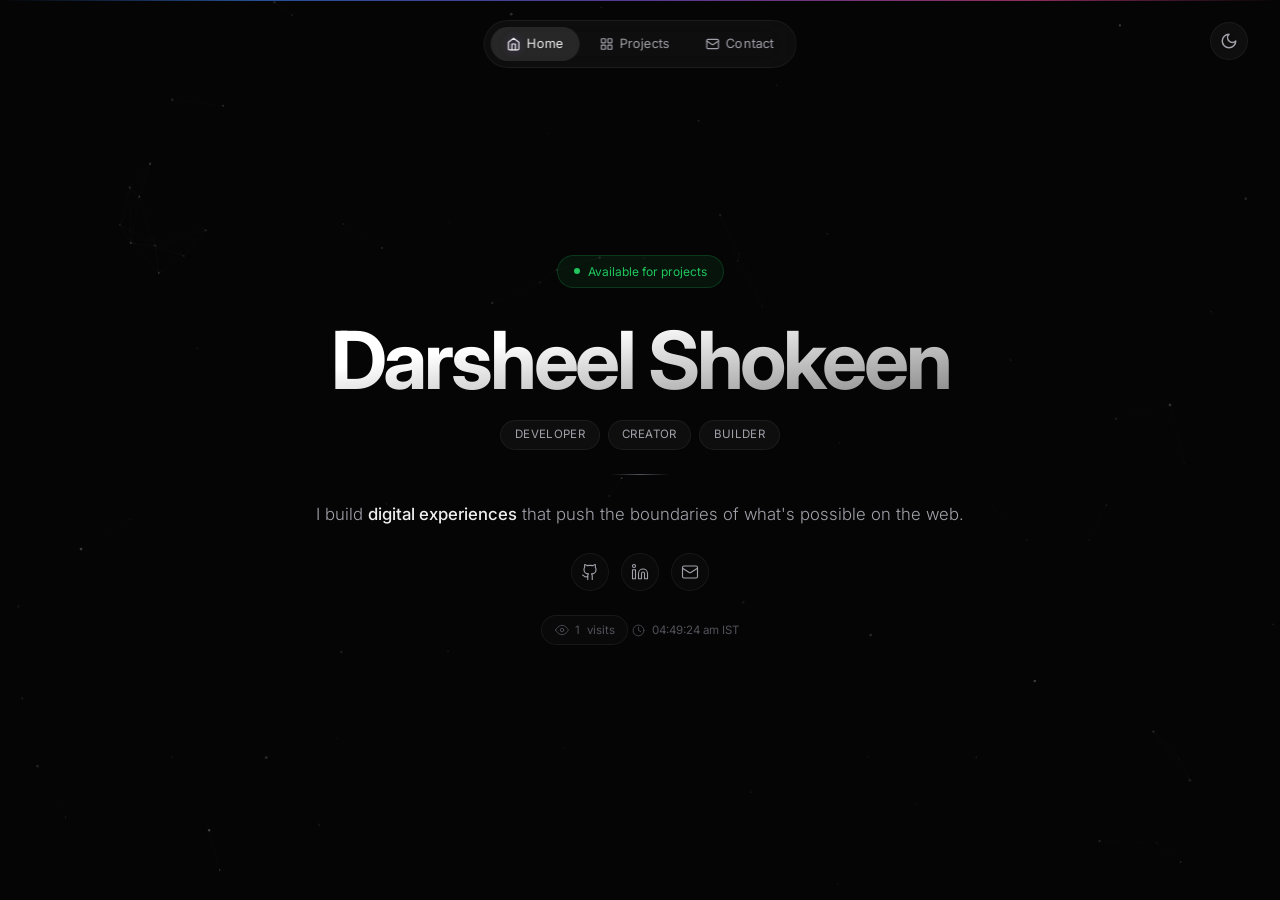
==== index.html @ 341cad5b "Add files via upload" ====
<!DOCTYPE html>
<html lang="en">
<head>
    <meta charset="UTF-8">
    <meta name="viewport" content="width=device-width, initial-scale=1.0">
    <title>Darsheel Shokeen</title>
    <meta name="description" content="Darsheel Shokeen — Developer, creator, and builder of innovative digital experiences.">
    <meta name="author" content="Darsheel Shokeen">
    <meta property="og:title" content="Darsheel Shokeen">
    <meta property="og:description" content="Developer, creator, and builder of innovative digital experiences.">
    <meta property="og:type" content="website">
    <link rel="preconnect" href="https://fonts.googleapis.com">
    <link rel="preconnect" href="https://fonts.gstatic.com" crossorigin>
    <link href="https://fonts.googleapis.com/css2?family=Inter:wght@300;400;500;600;700;800&display=swap" rel="stylesheet">
    <link rel="stylesheet" href="styles.css">
</head>
<body>
    <!-- Particle Canvas -->
    <canvas id="particle-canvas"></canvas>

    <!-- Animated gradient line at top -->
    <div class="top-gradient-line"></div>

    <!-- Navigation (pill-shaped, magic-portfolio inspired) -->
    <nav class="nav nav-pill" id="main-nav">
        <a href="index.html" class="nav-link active">
            <svg xmlns="http://www.w3.org/2000/svg" width="14" height="14" viewBox="0 0 24 24" fill="none" stroke="currentColor" stroke-width="2" stroke-linecap="round" stroke-linejoin="round"><path d="m3 9 9-7 9 7v11a2 2 0 0 1-2 2H5a2 2 0 0 1-2-2z"/><polyline points="9 22 9 12 15 12 15 22"/></svg>
            Home
        </a>
        <a href="projects.html" class="nav-link">
            <svg xmlns="http://www.w3.org/2000/svg" width="14" height="14" viewBox="0 0 24 24" fill="none" stroke="currentColor" stroke-width="2" stroke-linecap="round" stroke-linejoin="round"><rect width="7" height="7" x="3" y="3" rx="1"/><rect width="7" height="7" x="14" y="3" rx="1"/><rect width="7" height="7" x="14" y="14" rx="1"/><rect width="7" height="7" x="3" y="14" rx="1"/></svg>
            Projects
        </a>
        <a href="contact.html" class="nav-link">
            <svg xmlns="http://www.w3.org/2000/svg" width="14" height="14" viewBox="0 0 24 24" fill="none" stroke="currentColor" stroke-width="2" stroke-linecap="round" stroke-linejoin="round"><rect x="2" y="4" width="20" height="16" rx="2"/><path d="m22 7-8.97 5.7a1.94 1.94 0 0 1-2.06 0L2 7"/></svg>
            Contact
        </a>
    </nav>

    <!-- Theme toggle -->
    <button class="theme-toggle" id="theme-toggle" aria-label="Toggle theme">
        <svg xmlns="http://www.w3.org/2000/svg" width="18" height="18" viewBox="0 0 24 24" fill="none" stroke="currentColor" stroke-width="2" stroke-linecap="round" stroke-linejoin="round" class="moon-icon">
            <path d="M12 3a6 6 0 0 0 9 9 9 9 0 1 1-9-9Z" />
        </svg>
    </button>

    <!-- Hero Section -->
    <main class="hero">
        <div class="hero-content">
            <!-- Status badge -->
            <div class="hero-status" id="hero-status">
                <span class="status-dot"></span>
                <span>Available for projects</span>
            </div>

            <div class="hero-name-wrapper">
                <h1 class="hero-name" id="hero-title">Darsheel Shokeen</h1>
            </div>

            <!-- Role badge (magic-portfolio style) -->
            <div class="hero-role">
                <span class="role-pill">Developer</span>
                <span class="role-pill">Creator</span>
                <span class="role-pill">Builder</span>
            </div>

            <div class="hero-divider"></div>

            <p class="hero-tagline">
                I build <a href="projects.html" class="hero-highlight">digital experiences</a> that push the boundaries of what's possible on the web.
            </p>

            <!-- Social row (magic-portfolio style) -->
            <div class="hero-socials" id="hero-socials">
                <a href="https://github.com/DarsheelShokeen" target="_blank" rel="noopener noreferrer" class="social-icon" aria-label="GitHub">
                    <svg xmlns="http://www.w3.org/2000/svg" width="18" height="18" viewBox="0 0 24 24" fill="none" stroke="currentColor" stroke-width="1.5" stroke-linecap="round" stroke-linejoin="round">
                        <path d="M15 22v-4a4.8 4.8 0 0 0-1-3.5c3 0 6-2 6-5.5.08-1.25-.27-2.48-1-3.5.28-1.15.28-2.35 0-3.5 0 0-1 0-3 1.5-2.64-.5-5.36-.5-8 0C6 2 5 2 5 2c-.3 1.15-.3 2.35 0 3.5A5.403 5.403 0 0 0 4 9c0 3.5 3 5.5 6 5.5-.39.49-.68 1.05-.85 1.65-.17.6-.22 1.23-.15 1.85v4"></path>
                        <path d="M9 18c-4.51 2-5-2-7-2"></path>
                    </svg>
                </a>
                <a href="https://www.linkedin.com/in/darsheel-shokeen-523833302" target="_blank" rel="noopener noreferrer" class="social-icon" aria-label="LinkedIn">
                    <svg xmlns="http://www.w3.org/2000/svg" width="18" height="18" viewBox="0 0 24 24" fill="none" stroke="currentColor" stroke-width="1.5" stroke-linecap="round" stroke-linejoin="round">
                        <path d="M16 8a6 6 0 0 1 6 6v7h-4v-7a2 2 0 0 0-2-2 2 2 0 0 0-2 2v7h-4v-7a6 6 0 0 1 6-6z"></path>
                        <rect width="4" height="12" x="2" y="9"></rect>
                        <circle cx="4" cy="4" r="2"></circle>
                    </svg>
                </a>
                <a href="mailto:darsheelshokeen@gmail.com" class="social-icon" aria-label="Email">
                    <svg xmlns="http://www.w3.org/2000/svg" width="18" height="18" viewBox="0 0 24 24" fill="none" stroke="currentColor" stroke-width="1.5" stroke-linecap="round" stroke-linejoin="round">
                        <rect x="2" y="4" width="20" height="16" rx="2"></rect>
                        <path d="m22 7-8.97 5.7a1.94 1.94 0 0 1-2.06 0L2 7"></path>
                    </svg>
                </a>
            </div>

            <!-- Visit counter -->
            <div class="visit-counter" id="visit-counter">
                <svg xmlns="http://www.w3.org/2000/svg" width="14" height="14" viewBox="0 0 24 24" fill="none" stroke="currentColor" stroke-width="1.5" stroke-linecap="round" stroke-linejoin="round">
                    <path d="M1 12s4-8 11-8 11 8 11 8-4 8-11 8-11-8-11-8z"></path>
                    <circle cx="12" cy="12" r="3"></circle>
                </svg>
                <span id="visit-count">0</span> visits
            </div>

            <!-- Local time widget (magic-portfolio inspired) -->
            <div class="hero-clock" id="hero-clock">
                <svg xmlns="http://www.w3.org/2000/svg" width="13" height="13" viewBox="0 0 24 24" fill="none" stroke="currentColor" stroke-width="1.5" stroke-linecap="round" stroke-linejoin="round">
                    <circle cx="12" cy="12" r="10"></circle>
                    <polyline points="12 6 12 12 16 14"></polyline>
                </svg>
                <span id="clock-time"></span>
            </div>
        </div>
    </main>

    <script src="particles.js"></script>
    <script src="main.js"></script>
</body>
</html>
---- styles.css ----
/* =========================================
   Darsheel Shokeen — Portfolio Styles
   Merging chronark.com + magic-portfolio
   ========================================= */

/* ----- Reset & Base ----- */
*, *::before, *::after {
    margin: 0;
    padding: 0;
    box-sizing: border-box;
}

:root {
    --bg: #050505;
    --bg-secondary: #0a0a0a;
    --fg: #ededed;
    --fg-muted: #a1a1aa;
    --fg-faint: #52525b;
    --border: rgba(255, 255, 255, 0.06);
    --border-hover: rgba(255, 255, 255, 0.14);
    --accent: #ffffff;
    --glow: rgba(255, 255, 255, 0.04);
    --card-bg: rgba(255, 255, 255, 0.02);
    --card-bg-hover: rgba(255, 255, 255, 0.06);
    --gradient-1: #3b82f6;
    --gradient-2: #8b5cf6;
    --gradient-3: #ec4899;
    --green: #22c55e;
    --font: 'Inter', -apple-system, BlinkMacSystemFont, 'Segoe UI', Roboto, sans-serif;
    --max-width: 1000px;
    --ease-out: cubic-bezier(0.16, 1, 0.3, 1);
    --ease-spring: cubic-bezier(0.34, 1.56, 0.64, 1);
}

:root.light-mode {
    --bg: #ffffff;
    --bg-secondary: #f4f4f5;
    --fg: #050505;
    --fg-muted: #52525b;
    --fg-faint: #a1a1aa;
    --border: rgba(0, 0, 0, 0.1);
    --border-hover: rgba(0, 0, 0, 0.2);
    --accent: #000000;
    --glow: rgba(0, 0, 0, 0.04);
    --card-bg: rgba(0, 0, 0, 0.02);
    --card-bg-hover: rgba(0, 0, 0, 0.06);
}

html {
    scroll-behavior: smooth;
    -webkit-font-smoothing: antialiased;
    -moz-osx-font-smoothing: grayscale;
}

body {
    font-family: var(--font);
    background: var(--bg);
    color: var(--fg);
    line-height: 1.6;
    overflow-x: hidden;
    min-height: 100vh;
}

a {
    color: inherit;
    text-decoration: none;
}

/* ----- Particle Canvas ----- */
#particle-canvas {
    position: fixed;
    top: 0;
    left: 0;
    width: 100%;
    height: 100%;
    z-index: 0;
    pointer-events: none;
}

/* ----- Top Gradient Line ----- */
.top-gradient-line {
    position: fixed;
    top: 0;
    left: 0;
    right: 0;
    height: 1px;
    background: linear-gradient(
        90deg,
        transparent 0%,
        var(--gradient-1) 20%,
        var(--gradient-2) 50%,
        var(--gradient-3) 80%,
        transparent 100%
    );
    z-index: 1000;
    opacity: 0.6;
    animation: shimmer 3s ease-in-out infinite;
}

@keyframes shimmer {
    0%, 100% { opacity: 0.4; }
    50% { opacity: 0.8; }
}

/* ----- Navigation Base ----- */
.nav {
    position: fixed;
    top: 0;
    left: 0;
    right: 0;
    z-index: 100;
    display: flex;
    justify-content: center;
    gap: 2rem;
    padding: 1.5rem 2rem;
    backdrop-filter: blur(12px);
    -webkit-backdrop-filter: blur(12px);
    background: rgba(0, 0, 0, 0.5);
    border-bottom: 1px solid var(--border);
    animation: navFadeIn 0.8s var(--ease-out) both;
}

.nav-sub {
    justify-content: space-between;
}

.nav-right {
    display: flex;
    gap: 2rem;
}

@keyframes navFadeIn {
    from { opacity: 0; transform: translateY(-20px); }
    to { opacity: 1; transform: translateY(0); }
}

/* ----- Pill Navigation (overrides .nav) ----- */
.nav.nav-pill {
    top: 1.25rem;
    left: 50%;
    right: auto;
    transform: translateX(-50%);
    gap: 0.25rem;
    padding: 0.35rem;
    backdrop-filter: blur(20px);
    -webkit-backdrop-filter: blur(20px);
    background: rgba(255, 255, 255, 0.04);
    border: 1px solid var(--border);
    border-bottom: 1px solid var(--border);
    border-radius: 100px;
    width: auto;
    animation: pillSlideDown 0.8s var(--ease-out) both;
}

@keyframes pillSlideDown {
    from { opacity: 0; transform: translateX(-50%) translateY(-30px); }
    to { opacity: 1; transform: translateX(-50%) translateY(0); }
}

.nav-pill .nav-link {
    font-size: 0.8rem;
    font-weight: 400;
    color: var(--fg-muted);
    letter-spacing: 0.01em;
    transition: all 0.3s ease;
    padding: 0.45rem 1rem;
    border-radius: 100px;
    position: relative;
    display: flex;
    align-items: center;
    gap: 0.4rem;
    overflow: hidden;
}

.nav-pill .nav-link svg {
    flex-shrink: 0;
    transition: transform 0.3s var(--ease-spring);
}

.nav-pill .nav-link:hover svg {
    transform: scale(1.15);
}

.nav-pill .nav-link:active {
    transform: scale(0.95);
}

.nav-pill .nav-link::after {
    display: none;
}

.nav-pill .nav-link:hover {
    color: var(--fg);
    background: rgba(255, 255, 255, 0.06);
}

.nav-pill .nav-link.active {
    color: var(--fg);
    background: rgba(255, 255, 255, 0.1);
}

.nav-pill .nav-link.active svg {
    filter: drop-shadow(0 0 4px rgba(139, 92, 246, 0.4));
}

/* ----- Back to Home Button ----- */
.nav-back-btn {
    position: fixed;
    top: 1.35rem;
    left: 2rem;
    z-index: 100;
    display: flex;
    align-items: center;
    justify-content: center;
    width: 38px;
    height: 38px;
    border-radius: 50%;
    background: rgba(255, 255, 255, 0.04);
    border: 1px solid var(--border);
    color: var(--fg-muted);
    transition: all 0.3s var(--ease-spring);
    backdrop-filter: blur(20px);
    -webkit-backdrop-filter: blur(20px);
    animation: navFadeIn 0.6s var(--ease-out) both;
    animation-delay: 0.1s;
}

.nav-back-btn:hover {
    color: var(--fg);
    background: rgba(255, 255, 255, 0.08);
    border-color: var(--border-hover);
    transform: translateX(-3px);
}

/* ----- Theme Toggle Button ----- */
.theme-toggle {
    position: fixed;
    top: 1.35rem;
    right: 2rem;
    z-index: 100;
    display: flex;
    align-items: center;
    justify-content: center;
    width: 38px;
    height: 38px;
    border-radius: 50%;
    background: rgba(255, 255, 255, 0.04);
    border: 1px solid var(--border);
    color: var(--fg-muted);
    transition: all 0.3s var(--ease-spring);
    backdrop-filter: blur(20px);
    -webkit-backdrop-filter: blur(20px);
    animation: navFadeIn 0.6s var(--ease-out) both;
    animation-delay: 0.1s;
    cursor: pointer;
}

:root.light-mode .theme-toggle {
    background: rgba(0, 0, 0, 0.04);
}

.theme-toggle:hover {
    color: var(--fg);
    background: rgba(255, 255, 255, 0.08);
    border-color: var(--border-hover);
    transform: translateY(-2px);
}

:root.light-mode .theme-toggle:hover {
    background: rgba(0, 0, 0, 0.08);
}

@keyframes navSlideDown {
    from {
        opacity: 0;
        transform: translateX(-50%) translateY(-30px);
    }
    to {
        opacity: 1;
        transform: translateX(-50%) translateY(0);
    }
}

.nav-link {
    font-size: 0.875rem;
    font-weight: 400;
    color: var(--fg-muted);
    letter-spacing: 0.02em;
    transition: color 0.3s ease;
    position: relative;
    padding: 0.25rem 0;
}

.nav-link::after {
    content: '';
    position: absolute;
    bottom: -2px;
    left: 0;
    right: 0;
    height: 1px;
    background: var(--fg);
    transform: scaleX(0);
    transform-origin: center;
    transition: transform 0.3s var(--ease-out);
}

.nav-link:hover {
    color: var(--fg);
}

.nav-link:hover::after {
    transform: scaleX(1);
}

.nav-link.active {
    color: var(--fg);
}

.nav-link.active::after {
    transform: scaleX(1);
    background: linear-gradient(90deg, var(--gradient-1), var(--gradient-2));
}

.nav-back {
    color: var(--fg-muted);
    display: flex;
    align-items: center;
    transition: color 0.3s ease, transform 0.3s var(--ease-spring);
}

.nav-back:hover {
    color: var(--fg);
    transform: translateX(-3px);
}

/* ----- Hero Section (Home) ----- */
.hero {
    position: relative;
    z-index: 1;
    display: flex;
    align-items: center;
    justify-content: center;
    min-height: 100vh;
    padding: 2rem;
}

.hero-content {
    text-align: center;
    max-width: 700px;
    animation: heroFadeIn 1.2s var(--ease-out) both;
    animation-delay: 0.3s;
}

@keyframes heroFadeIn {
    from {
        opacity: 0;
        transform: translateY(30px) scale(0.97);
    }
    to {
        opacity: 1;
        transform: translateY(0) scale(1);
    }
}

/* ----- Status Badge ----- */
.hero-status {
    display: inline-flex;
    align-items: center;
    gap: 0.5rem;
    padding: 0.35rem 1rem;
    background: rgba(34, 197, 94, 0.08);
    border: 1px solid rgba(34, 197, 94, 0.2);
    border-radius: 100px;
    font-size: 0.75rem;
    font-weight: 400;
    color: var(--green);
    margin-bottom: 1.75rem;
    animation: statusPulse 3s ease-in-out infinite;
}

.status-dot {
    width: 6px;
    height: 6px;
    border-radius: 50%;
    background: var(--green);
    animation: dotPulse 2s ease-in-out infinite;
}

@keyframes dotPulse {
    0%, 100% { opacity: 1; box-shadow: 0 0 0 0 rgba(34,197,94,0.4); }
    50% { opacity: 0.7; box-shadow: 0 0 0 4px rgba(34,197,94,0); }
}

@keyframes statusPulse {
    0%, 100% { opacity: 0.9; }
    50% { opacity: 1; }
}

/* ----- Hero Name ----- */
.hero-name-wrapper {
    position: relative;
    display: inline-block;
}

.hero-name {
    font-size: clamp(2.5rem, 8vw, 5rem);
    font-weight: 700;
    letter-spacing: -0.04em;
    line-height: 1.1;
    background: linear-gradient(
        to bottom right,
        #ffffff 30%,
        rgba(255, 255, 255, 0.5)
    );
    -webkit-background-clip: text;
    -webkit-text-fill-color: transparent;
    background-clip: text;
    animation: textGlow 4s ease-in-out infinite alternate;
}

:root.light-mode .hero-name {
    background: linear-gradient(
        to bottom right,
        #050505 30%,
        rgba(0, 0, 0, 0.5)
    );
    -webkit-background-clip: text;
    -webkit-text-fill-color: transparent;
    background-clip: text;
}

@keyframes textGlow {
    from {
        filter: drop-shadow(0 0 20px rgba(255,255,255,0.0));
    }
    to {
        filter: drop-shadow(0 0 40px rgba(255,255,255,0.08));
    }
}

/* ----- Role Pills ----- */
.hero-role {
    display: flex;
    justify-content: center;
    gap: 0.5rem;
    margin-top: 1rem;
    flex-wrap: wrap;
    animation: taglineFadeIn 1.2s var(--ease-out) both;
    animation-delay: 0.7s;
}

.role-pill {
    padding: 0.3rem 0.85rem;
    font-size: 0.72rem;
    font-weight: 400;
    color: var(--fg-muted);
    background: rgba(255, 255, 255, 0.04);
    border: 1px solid var(--border);
    border-radius: 100px;
    letter-spacing: 0.03em;
    text-transform: uppercase;
    transition: all 0.3s ease;
}

.role-pill:hover {
    color: var(--fg);
    background: rgba(255, 255, 255, 0.08);
    border-color: var(--border-hover);
}

/* ----- Hero Divider ----- */
.hero-divider {
    width: 60px;
    height: 1px;
    margin: 1.5rem auto;
    background: linear-gradient(90deg, transparent, var(--fg-faint), transparent);
    animation: dividerExpand 1.5s var(--ease-out) both;
    animation-delay: 0.8s;
}

@keyframes dividerExpand {
    from { width: 0; opacity: 0; }
    to { width: 60px; opacity: 1; }
}

/* ----- Hero Tagline ----- */
.hero-tagline {
    font-size: 1.05rem;
    font-weight: 300;
    color: var(--fg-muted);
    line-height: 1.8;
    animation: taglineFadeIn 1.2s var(--ease-out) both;
    animation-delay: 1s;
}

@keyframes taglineFadeIn {
    from { opacity: 0; transform: translateY(10px); }
    to { opacity: 1; transform: translateY(0); }
}

.hero-highlight {
    color: var(--fg);
    font-weight: 500;
    position: relative;
    transition: color 0.3s ease;
}

.hero-highlight::after {
    content: '';
    position: absolute;
    bottom: -2px;
    left: 0;
    right: 0;
    height: 1px;
    background: linear-gradient(90deg, var(--gradient-1), var(--gradient-2), var(--gradient-3));
    transform: scaleX(0);
    transform-origin: left;
    transition: transform 0.4s var(--ease-out);
}

.hero-highlight:hover::after {
    transform: scaleX(1);
}

/* ----- Social Icons Row ----- */
.hero-socials {
    display: flex;
    justify-content: center;
    gap: 0.75rem;
    margin-top: 1.5rem;
    animation: taglineFadeIn 1s var(--ease-out) both;
    animation-delay: 1.2s;
}

.social-icon {
    display: flex;
    align-items: center;
    justify-content: center;
    width: 38px;
    height: 38px;
    border-radius: 50%;
    border: 1px solid var(--border);
    background: rgba(255, 255, 255, 0.02);
    color: var(--fg-muted);
    transition: all 0.3s var(--ease-spring);
}

.social-icon:hover {
    color: var(--fg);
    background: rgba(255, 255, 255, 0.08);
    border-color: var(--border-hover);
    transform: translateY(-2px) scale(1.05);
}

/* ----- Visit Counter ----- */
.visit-counter {
    display: inline-flex;
    align-items: center;
    gap: 0.4rem;
    margin-top: 1.5rem;
    font-size: 0.72rem;
    color: var(--fg-faint);
    padding: 0.3rem 0.8rem;
    border-radius: 100px;
    background: rgba(255, 255, 255, 0.02);
    border: 1px solid var(--border);
    animation: taglineFadeIn 1s var(--ease-out) both;
    animation-delay: 1.4s;
}

/* ----- Clock Widget ----- */
.hero-clock {
    display: inline-flex;
    align-items: center;
    gap: 0.4rem;
    margin-top: 0.75rem;
    font-size: 0.72rem;
    color: var(--fg-faint);
    animation: taglineFadeIn 1s var(--ease-out) both;
    animation-delay: 1.5s;
}

/* ----- Page Content (Projects / Contact) ----- */
.page-content {
    position: relative;
    z-index: 1;
    max-width: var(--max-width);
    margin: 0 auto;
    padding: 8rem 2rem 4rem;
}

.page-header {
    margin-bottom: 3rem;
    animation: pageHeaderIn 0.8s var(--ease-out) both;
    animation-delay: 0.2s;
}

@keyframes pageHeaderIn {
    from { opacity: 0; transform: translateY(20px); }
    to { opacity: 1; transform: translateY(0); }
}

.page-title {
    font-size: 2rem;
    font-weight: 700;
    letter-spacing: -0.03em;
    margin-bottom: 0.5rem;
    background: linear-gradient(to right, #fff, rgba(255,255,255,0.7));
    -webkit-background-clip: text;
    -webkit-text-fill-color: transparent;
    background-clip: text;
}

:root.light-mode .page-title {
    background: linear-gradient(to right, #050505, rgba(0,0,0,0.7));
    -webkit-background-clip: text;
    -webkit-text-fill-color: transparent;
    background-clip: text;
}

.page-description {
    color: var(--fg-muted);
    font-size: 0.95rem;
    font-weight: 300;
}

/* ----- Project Card Icons ----- */
.project-icon {
    display: flex;
    align-items: center;
    justify-content: center;
    width: 42px;
    height: 42px;
    border-radius: 10px;
    margin-bottom: 0.75rem;
    transition: transform 0.4s var(--ease-spring), box-shadow 0.4s ease;
}

.project-card:hover .project-icon {
    transform: scale(1.1) rotate(-3deg);
}

.project-icon-purple { background: rgba(139,92,246,0.12); color: #8b5cf6; }
.project-icon-blue { background: rgba(59,130,246,0.12); color: #3b82f6; }
.project-icon-green { background: rgba(34,197,94,0.12); color: #22c55e; }
.project-icon-pink { background: rgba(236,72,153,0.12); color: #ec4899; }
.project-icon-cyan { background: rgba(6,182,212,0.12); color: #06b6d4; }
.project-icon-orange { background: rgba(249,115,22,0.12); color: #f97316; }

.project-card:hover .project-icon-purple { box-shadow: 0 0 20px rgba(139,92,246,0.2); }
.project-card:hover .project-icon-blue { box-shadow: 0 0 20px rgba(59,130,246,0.2); }
.project-card:hover .project-icon-green { box-shadow: 0 0 20px rgba(34,197,94,0.2); }
.project-card:hover .project-icon-pink { box-shadow: 0 0 20px rgba(236,72,153,0.2); }
.project-card:hover .project-icon-cyan { box-shadow: 0 0 20px rgba(6,182,212,0.2); }
.project-card:hover .project-icon-orange { box-shadow: 0 0 20px rgba(249,115,22,0.2); }

/* ----- Click Ripple Effect ----- */
.ripple {
    position: absolute;
    border-radius: 50%;
    background: rgba(255, 255, 255, 0.15);
    transform: scale(0);
    animation: rippleAnim 0.6s ease-out forwards;
    pointer-events: none;
}

@keyframes rippleAnim {
    to {
        transform: scale(4);
        opacity: 0;
    }
}

/* ----- Project Cards ----- */
.featured-grid {
    display: grid;
    grid-template-columns: 1fr 1fr;
    gap: 1.25rem;
    margin-bottom: 2rem;
}

.project-featured-link {
    display: block;
    height: 100%;
    animation: cardReveal 0.8s var(--ease-out) both;
    animation-delay: 0.4s;
}

.project-featured {
    margin-bottom: 2rem;
    animation: cardReveal 0.8s var(--ease-out) both;
    animation-delay: 0.4s;
}

.project-grid {
    display: grid;
    grid-template-columns: repeat(auto-fill, minmax(320px, 1fr));
    gap: 1.25rem;
}

.project-grid .project-card {
    animation: cardReveal 0.6s var(--ease-out) both;
}

/* Stagger child cards */
.project-grid .project-card:nth-child(1) { animation-delay: 0.5s; }
.project-grid .project-card:nth-child(2) { animation-delay: 0.6s; }
.project-grid .project-card:nth-child(3) { animation-delay: 0.7s; }
.project-grid .project-card:nth-child(4) { animation-delay: 0.8s; }
.project-grid .project-card:nth-child(5) { animation-delay: 0.9s; }
.project-grid .project-card:nth-child(6) { animation-delay: 1.0s; }
.project-grid .project-card:nth-child(7) { animation-delay: 1.1s; }
.project-grid .project-card:nth-child(8) { animation-delay: 1.2s; }
.project-grid .project-card:nth-child(9) { animation-delay: 1.3s; }

@keyframes cardReveal {
    from { opacity: 0; transform: translateY(20px); }
    to { opacity: 1; transform: translateY(0); }
}

.project-card {
    position: relative;
    border: 1px solid var(--border);
    border-radius: 12px;
    background: var(--card-bg);
    cursor: pointer;
    transition: all 0.4s var(--ease-out);
    overflow: hidden;
    height: 100%;
}

.project-card::before {
    content: '';
    position: absolute;
    inset: 0;
    border-radius: 12px;
    background: radial-gradient(
        600px circle at var(--mouse-x, 50%) var(--mouse-y, 50%),
        rgba(255, 255, 255, 0.03),
        transparent 40%
    );
    opacity: 0;
    transition: opacity 0.4s ease;
    pointer-events: none;
}

.project-card:hover::before {
    opacity: 1;
}

.project-card:hover {
    border-color: var(--border-hover);
    background: var(--card-bg-hover);
    transform: translateY(-2px);
    box-shadow: 0 8px 30px rgba(0, 0, 0, 0.3);
}

.project-card-inner {
    padding: 1.5rem;
    height: 100%;
    display: flex;
    flex-direction: column;
}

.project-card-featured .project-card-inner {
    padding: 2rem;
}

.project-card-featured {
    border: 1px solid rgba(139, 92, 246, 0.15);
    background: rgba(139, 92, 246, 0.03);
}

.project-card-featured:hover {
    border-color: rgba(139, 92, 246, 0.3);
    background: rgba(139, 92, 246, 0.06);
}

.project-meta {
    display: flex;
    align-items: center;
    gap: 1rem;
    margin-bottom: 0.75rem;
}

.project-date {
    font-size: 0.75rem;
    color: var(--fg-faint);
    font-weight: 400;
    text-transform: uppercase;
    letter-spacing: 0.05em;
}

.project-views {
    display: flex;
    align-items: center;
    gap: 0.4rem;
    font-size: 0.75rem;
    color: var(--fg-faint);
}

.views-dot {
    width: 4px;
    height: 4px;
    border-radius: 50%;
    background: var(--fg-faint);
}

.status-badge {
    display: inline-flex;
    align-items: center;
    gap: 0.35rem;
    font-size: 0.7rem;
    font-weight: 500;
    text-transform: uppercase;
    letter-spacing: 0.05em;
    padding: 0.2rem 0.5rem;
    border-radius: 4px;
    margin-left: auto; /* Push to right if inside meta */
}

.status-live {
    background: rgba(34, 197, 94, 0.1);
    color: #22c55e;
    border: 1px solid rgba(34, 197, 94, 0.2);
}

.status-live .status-dot-color {
    width: 6px;
    height: 6px;
    border-radius: 50%;
    background: #22c55e;
    animation: dotPulse 2s ease-in-out infinite;
}

.status-progress {
    background: rgba(239, 68, 68, 0.1);
    color: #ef4444;
    border: 1px solid rgba(239, 68, 68, 0.2);
}

.status-progress .status-dot-color {
    width: 6px;
    height: 6px;
    border-radius: 50%;
    background: #ef4444;
}

.project-title {
    font-size: 1.15rem;
    font-weight: 600;
    letter-spacing: -0.02em;
    margin-bottom: 0.5rem;
    color: var(--fg);
    transition: color 0.3s ease;
}

.project-card:hover .project-title {
    background: linear-gradient(90deg, #fff, #a5b4fc);
    -webkit-background-clip: text;
    -webkit-text-fill-color: transparent;
    background-clip: text;
}

:root.light-mode .project-card:hover .project-title {
    background: linear-gradient(90deg, #050505, #4338ca);
    -webkit-background-clip: text;
    -webkit-text-fill-color: transparent;
    background-clip: text;
}

.project-card-featured .project-title {
    font-size: 1.4rem;
}

.project-desc {
    font-size: 0.875rem;
    color: var(--fg-muted);
    font-weight: 300;
    line-height: 1.7;
}

.project-read-more {
    display: inline-block;
    margin-top: auto;
    padding-top: 1rem;
    font-size: 0.85rem;
    font-weight: 500;
    color: var(--fg-faint);
    transition: color 0.3s ease, transform 0.3s var(--ease-spring);
}

.project-card:hover .project-read-more {
    color: var(--fg);
    transform: translateX(4px);
}

/* ----- Contact Page ----- */
.contact-page {
    display: flex;
    align-items: center;
    justify-content: center;
    min-height: 100vh;
    padding-top: 0;
}

.contact-grid {
    display: grid;
    grid-template-columns: repeat(auto-fit, minmax(200px, 1fr));
    gap: 1.25rem;
    width: 100%;
    max-width: 800px;
}

.contact-card {
    position: relative;
    display: flex;
    flex-direction: column;
    align-items: center;
    padding: 2.5rem 1.5rem;
    border: 1px solid var(--border);
    border-radius: 12px;
    background: var(--card-bg);
    text-align: center;
    transition: all 0.4s var(--ease-out);
    cursor: pointer;
    overflow: hidden;
    animation: contactCardIn 0.6s var(--ease-out) both;
}

.contact-card:nth-child(1) { animation-delay: 0.3s; }
.contact-card:nth-child(2) { animation-delay: 0.45s; }
.contact-card:nth-child(3) { animation-delay: 0.6s; }
.contact-card:nth-child(4) { animation-delay: 0.75s; }

@keyframes contactCardIn {
    from { opacity: 0; transform: translateY(30px) scale(0.95); }
    to { opacity: 1; transform: translateY(0) scale(1); }
}

.contact-card::before {
    content: '';
    position: absolute;
    inset: 0;
    border-radius: 12px;
    background: radial-gradient(
        400px circle at var(--mouse-x, 50%) var(--mouse-y, 50%),
        rgba(255, 255, 255, 0.04),
        transparent 40%
    );
    opacity: 0;
    transition: opacity 0.4s ease;
    pointer-events: none;
}

.contact-card:hover::before {
    opacity: 1;
}

.contact-card:hover {
    border-color: var(--border-hover);
    background: var(--card-bg-hover);
    transform: translateY(-4px);
    box-shadow: 0 12px 40px rgba(0, 0, 0, 0.3);
}

.contact-card-icon {
    color: var(--fg-muted);
    margin-bottom: 1.25rem;
    transition: color 0.3s ease, transform 0.4s var(--ease-spring);
}

.contact-card:hover .contact-card-icon {
    color: var(--fg);
    transform: scale(1.1);
}

.contact-card-line {
    width: 30px;
    height: 1px;
    background: linear-gradient(90deg, transparent, var(--fg-faint), transparent);
    margin-bottom: 1.25rem;
    transition: width 0.4s var(--ease-out);
}

.contact-card:hover .contact-card-line {
    width: 60px;
    background: linear-gradient(90deg, transparent, var(--gradient-2), transparent);
}

.contact-card-info {
    display: flex;
    flex-direction: column;
    gap: 0.25rem;
}

.contact-card-handle {
    font-size: 0.9rem;
    font-weight: 500;
    color: var(--fg);
}

.contact-card-label {
    font-size: 0.75rem;
    color: var(--fg-faint);
    text-transform: uppercase;
    letter-spacing: 0.08em;
    font-weight: 400;
}

/* ----- Scrollbar ----- */
::-webkit-scrollbar { width: 6px; }
::-webkit-scrollbar-track { background: transparent; }
::-webkit-scrollbar-thumb { background: rgba(255,255,255,0.08); border-radius: 3px; }
::-webkit-scrollbar-thumb:hover { background: rgba(255,255,255,0.15); }

/* ----- Selection ----- */
::selection {
    background: rgba(139, 92, 246, 0.3);
    color: #fff;
}

/* ----- Responsive ----- */
@media (max-width: 768px) {
    .nav-pill {
        top: 1rem;
        padding: 0.3rem;
    }

    .nav-pill .nav-link {
        font-size: 0.72rem;
        padding: 0.4rem 0.75rem;
    }

    .page-content {
        padding: 7rem 1.25rem 3rem;
    }

    .project-grid, .featured-grid {
        grid-template-columns: 1fr;
    }

    .contact-grid {
        grid-template-columns: 1fr 1fr;
        max-width: 400px;
    }

    .hero-name {
        font-size: clamp(2rem, 10vw, 3.5rem);
    }
}

@media (max-width: 480px) {
    .page-content {
        padding: 6rem 1rem 2rem;
    }

    .project-card-inner {
        padding: 1.25rem;
    }

    .contact-grid {
        grid-template-columns: 1fr;
        max-width: 320px;
    }
}
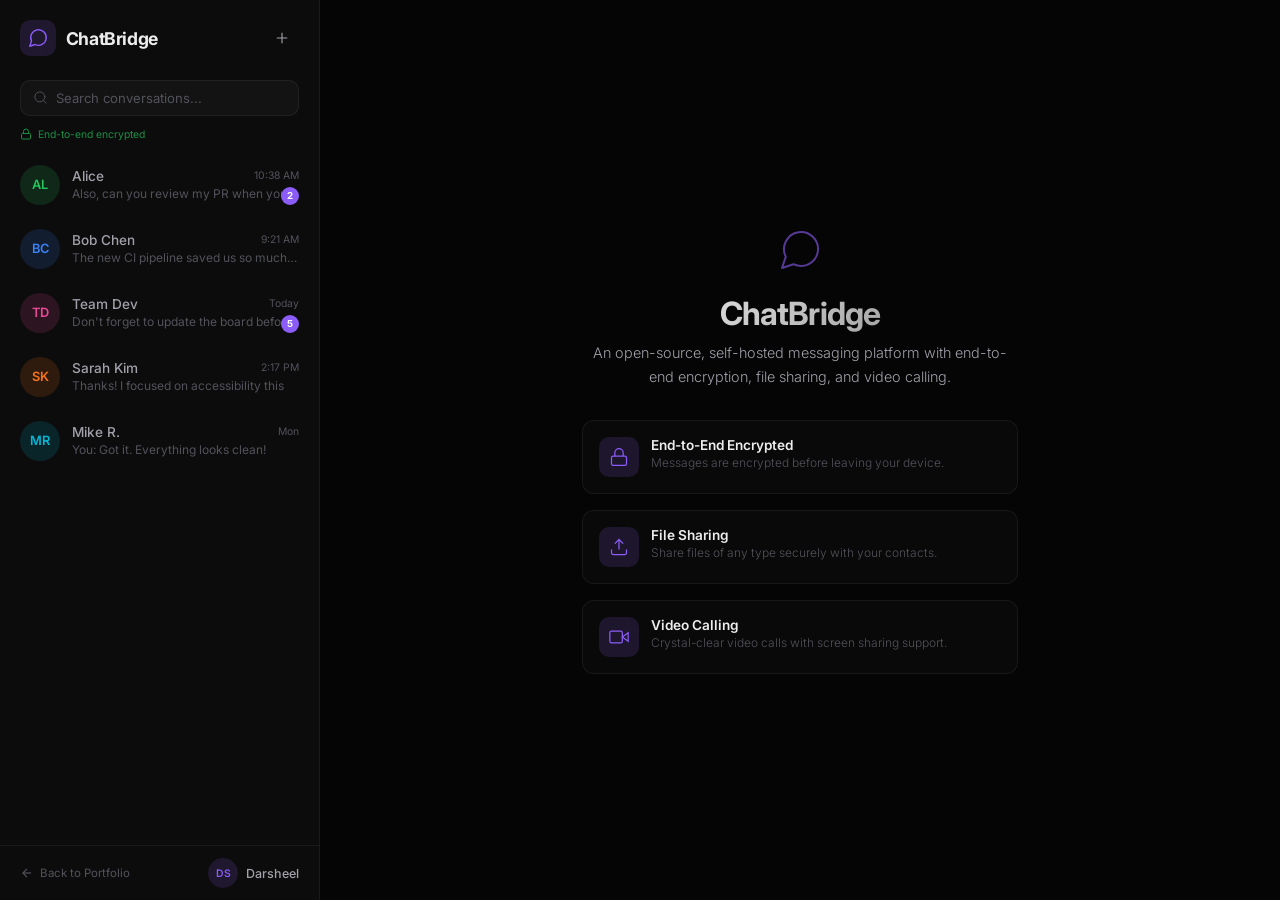
==== commit df143e8c: "Add files via upload" ====
--- a/index.html
+++ b/index.html
@@ -3,117 +3,218 @@
 <head>
     <meta charset="UTF-8">
     <meta name="viewport" content="width=device-width, initial-scale=1.0">
-    <title>Darsheel Shokeen</title>
-    <meta name="description" content="Darsheel Shokeen — Developer, creator, and builder of innovative digital experiences.">
-    <meta name="author" content="Darsheel Shokeen">
-    <meta property="og:title" content="Darsheel Shokeen">
-    <meta property="og:description" content="Developer, creator, and builder of innovative digital experiences.">
-    <meta property="og:type" content="website">
+    <title>ChatBridge — Secure Messaging</title>
+    <meta name="description" content="An open-source, self-hosted messaging platform with end-to-end encryption, file sharing, and video calling.">
     <link rel="preconnect" href="https://fonts.googleapis.com">
     <link rel="preconnect" href="https://fonts.gstatic.com" crossorigin>
     <link href="https://fonts.googleapis.com/css2?family=Inter:wght@300;400;500;600;700;800&display=swap" rel="stylesheet">
-    <link rel="stylesheet" href="styles.css">
+    <link rel="stylesheet" href="chatbridge.css">
 </head>
 <body>
-    <!-- Particle Canvas -->
-    <canvas id="particle-canvas"></canvas>
-
-    <!-- Animated gradient line at top -->
-    <div class="top-gradient-line"></div>
-
-    <!-- Navigation (pill-shaped, magic-portfolio inspired) -->
-    <nav class="nav nav-pill" id="main-nav">
-        <a href="index.html" class="nav-link active">
-            <svg xmlns="http://www.w3.org/2000/svg" width="14" height="14" viewBox="0 0 24 24" fill="none" stroke="currentColor" stroke-width="2" stroke-linecap="round" stroke-linejoin="round"><path d="m3 9 9-7 9 7v11a2 2 0 0 1-2 2H5a2 2 0 0 1-2-2z"/><polyline points="9 22 9 12 15 12 15 22"/></svg>
-            Home
-        </a>
-        <a href="projects.html" class="nav-link">
-            <svg xmlns="http://www.w3.org/2000/svg" width="14" height="14" viewBox="0 0 24 24" fill="none" stroke="currentColor" stroke-width="2" stroke-linecap="round" stroke-linejoin="round"><rect width="7" height="7" x="3" y="3" rx="1"/><rect width="7" height="7" x="14" y="3" rx="1"/><rect width="7" height="7" x="14" y="14" rx="1"/><rect width="7" height="7" x="3" y="14" rx="1"/></svg>
-            Projects
-        </a>
-        <a href="contact.html" class="nav-link">
-            <svg xmlns="http://www.w3.org/2000/svg" width="14" height="14" viewBox="0 0 24 24" fill="none" stroke="currentColor" stroke-width="2" stroke-linecap="round" stroke-linejoin="round"><rect x="2" y="4" width="20" height="16" rx="2"/><path d="m22 7-8.97 5.7a1.94 1.94 0 0 1-2.06 0L2 7"/></svg>
-            Contact
-        </a>
-    </nav>
-
-    <!-- Theme toggle -->
-    <button class="theme-toggle" id="theme-toggle" aria-label="Toggle theme">
-        <svg xmlns="http://www.w3.org/2000/svg" width="18" height="18" viewBox="0 0 24 24" fill="none" stroke="currentColor" stroke-width="2" stroke-linecap="round" stroke-linejoin="round" class="moon-icon">
-            <path d="M12 3a6 6 0 0 0 9 9 9 9 0 1 1-9-9Z" />
-        </svg>
-    </button>
-
-    <!-- Hero Section -->
-    <main class="hero">
-        <div class="hero-content">
-            <!-- Status badge -->
-            <div class="hero-status" id="hero-status">
-                <span class="status-dot"></span>
-                <span>Available for projects</span>
-            </div>
-
-            <div class="hero-name-wrapper">
-                <h1 class="hero-name" id="hero-title">Darsheel Shokeen</h1>
-            </div>
-
-            <!-- Role badge (magic-portfolio style) -->
-            <div class="hero-role">
-                <span class="role-pill">Developer</span>
-                <span class="role-pill">Creator</span>
-                <span class="role-pill">Builder</span>
-            </div>
-
-            <div class="hero-divider"></div>
-
-            <p class="hero-tagline">
-                I build <a href="projects.html" class="hero-highlight">digital experiences</a> that push the boundaries of what's possible on the web.
-            </p>
-
-            <!-- Social row (magic-portfolio style) -->
-            <div class="hero-socials" id="hero-socials">
-                <a href="https://github.com/DarsheelShokeen" target="_blank" rel="noopener noreferrer" class="social-icon" aria-label="GitHub">
-                    <svg xmlns="http://www.w3.org/2000/svg" width="18" height="18" viewBox="0 0 24 24" fill="none" stroke="currentColor" stroke-width="1.5" stroke-linecap="round" stroke-linejoin="round">
-                        <path d="M15 22v-4a4.8 4.8 0 0 0-1-3.5c3 0 6-2 6-5.5.08-1.25-.27-2.48-1-3.5.28-1.15.28-2.35 0-3.5 0 0-1 0-3 1.5-2.64-.5-5.36-.5-8 0C6 2 5 2 5 2c-.3 1.15-.3 2.35 0 3.5A5.403 5.403 0 0 0 4 9c0 3.5 3 5.5 6 5.5-.39.49-.68 1.05-.85 1.65-.17.6-.22 1.23-.15 1.85v4"></path>
-                        <path d="M9 18c-4.51 2-5-2-7-2"></path>
-                    </svg>
+    <!-- App Container -->
+    <div class="cb-app" id="cb-app">
+
+        <!-- Sidebar -->
+        <aside class="cb-sidebar" id="cb-sidebar">
+            <div class="cb-sidebar-header">
+                <div class="cb-logo">
+                    <div class="cb-logo-icon">
+                        <svg xmlns="http://www.w3.org/2000/svg" width="22" height="22" viewBox="0 0 24 24" fill="none" stroke="currentColor" stroke-width="1.5" stroke-linecap="round" stroke-linejoin="round">
+                            <path d="m3 21 1.9-5.7a8.5 8.5 0 1 1 3.8 3.8z"></path>
+                        </svg>
+                    </div>
+                    <span class="cb-logo-text">ChatBridge</span>
+                </div>
+                <div class="cb-sidebar-actions">
+                    <button class="cb-icon-btn" id="btn-new-chat" aria-label="New chat" title="New conversation">
+                        <svg xmlns="http://www.w3.org/2000/svg" width="18" height="18" viewBox="0 0 24 24" fill="none" stroke="currentColor" stroke-width="1.5"><path d="M12 5v14M5 12h14"/></svg>
+                    </button>
+                </div>
+            </div>
+
+            <!-- Search -->
+            <div class="cb-search-wrap">
+                <svg xmlns="http://www.w3.org/2000/svg" width="15" height="15" viewBox="0 0 24 24" fill="none" stroke="currentColor" stroke-width="1.5" stroke-linecap="round" stroke-linejoin="round">
+                    <circle cx="11" cy="11" r="8"></circle><path d="m21 21-4.3-4.3"></path>
+                </svg>
+                <input type="text" class="cb-search" id="cb-search" placeholder="Search conversations..." />
+            </div>
+
+            <!-- E2E Encryption badge -->
+            <div class="cb-encrypt-badge">
+                <svg xmlns="http://www.w3.org/2000/svg" width="12" height="12" viewBox="0 0 24 24" fill="none" stroke="currentColor" stroke-width="2"><rect width="18" height="11" x="3" y="11" rx="2" ry="2"/><path d="M7 11V7a5 5 0 0 1 10 0v4"/></svg>
+                <span>End-to-end encrypted</span>
+            </div>
+
+            <!-- Conversation List -->
+            <div class="cb-conversations" id="cb-conversations">
+                <!-- Conversations are rendered by JS -->
+            </div>
+
+            <!-- Sidebar footer -->
+            <div class="cb-sidebar-footer">
+                <a href="../index.html" class="cb-back-link" id="cb-back-portfolio">
+                    <svg xmlns="http://www.w3.org/2000/svg" width="14" height="14" viewBox="0 0 24 24" fill="none" stroke="currentColor" stroke-width="2"><path d="M19 12H5"/><polyline points="12 19 5 12 12 5"/></svg>
+                    Back to Portfolio
                 </a>
-                <a href="https://www.linkedin.com/in/darsheel-shokeen-523833302" target="_blank" rel="noopener noreferrer" class="social-icon" aria-label="LinkedIn">
-                    <svg xmlns="http://www.w3.org/2000/svg" width="18" height="18" viewBox="0 0 24 24" fill="none" stroke="currentColor" stroke-width="1.5" stroke-linecap="round" stroke-linejoin="round">
-                        <path d="M16 8a6 6 0 0 1 6 6v7h-4v-7a2 2 0 0 0-2-2 2 2 0 0 0-2 2v7h-4v-7a6 6 0 0 1 6-6z"></path>
-                        <rect width="4" height="12" x="2" y="9"></rect>
-                        <circle cx="4" cy="4" r="2"></circle>
-                    </svg>
-                </a>
-                <a href="mailto:darsheelshokeen@gmail.com" class="social-icon" aria-label="Email">
-                    <svg xmlns="http://www.w3.org/2000/svg" width="18" height="18" viewBox="0 0 24 24" fill="none" stroke="currentColor" stroke-width="1.5" stroke-linecap="round" stroke-linejoin="round">
-                        <rect x="2" y="4" width="20" height="16" rx="2"></rect>
-                        <path d="m22 7-8.97 5.7a1.94 1.94 0 0 1-2.06 0L2 7"></path>
-                    </svg>
-                </a>
-            </div>
-
-            <!-- Visit counter -->
-            <div class="visit-counter" id="visit-counter">
-                <svg xmlns="http://www.w3.org/2000/svg" width="14" height="14" viewBox="0 0 24 24" fill="none" stroke="currentColor" stroke-width="1.5" stroke-linecap="round" stroke-linejoin="round">
-                    <path d="M1 12s4-8 11-8 11 8 11 8-4 8-11 8-11-8-11-8z"></path>
-                    <circle cx="12" cy="12" r="3"></circle>
-                </svg>
-                <span id="visit-count">0</span> visits
-            </div>
-
-            <!-- Local time widget (magic-portfolio inspired) -->
-            <div class="hero-clock" id="hero-clock">
-                <svg xmlns="http://www.w3.org/2000/svg" width="13" height="13" viewBox="0 0 24 24" fill="none" stroke="currentColor" stroke-width="1.5" stroke-linecap="round" stroke-linejoin="round">
-                    <circle cx="12" cy="12" r="10"></circle>
-                    <polyline points="12 6 12 12 16 14"></polyline>
-                </svg>
-                <span id="clock-time"></span>
+                <div class="cb-user-info">
+                    <div class="cb-avatar cb-avatar-sm">DS</div>
+                    <span class="cb-user-name">Darsheel</span>
+                </div>
+            </div>
+        </aside>
+
+        <!-- Main Chat Area -->
+        <main class="cb-main" id="cb-main">
+            <!-- Welcome screen (shown when no chat is selected) -->
+            <div class="cb-welcome" id="cb-welcome">
+                <div class="cb-welcome-inner">
+                    <div class="cb-welcome-icon">
+                        <svg xmlns="http://www.w3.org/2000/svg" width="48" height="48" viewBox="0 0 24 24" fill="none" stroke="currentColor" stroke-width="1" stroke-linecap="round" stroke-linejoin="round">
+                            <path d="m3 21 1.9-5.7a8.5 8.5 0 1 1 3.8 3.8z"></path>
+                        </svg>
+                    </div>
+                    <h1 class="cb-welcome-title">ChatBridge</h1>
+                    <p class="cb-welcome-desc">An open-source, self-hosted messaging platform with end-to-end encryption, file sharing, and video calling.</p>
+                    <div class="cb-features">
+                        <div class="cb-feature">
+                            <div class="cb-feature-icon">
+                                <svg xmlns="http://www.w3.org/2000/svg" width="20" height="20" viewBox="0 0 24 24" fill="none" stroke="currentColor" stroke-width="1.5"><rect width="18" height="11" x="3" y="11" rx="2" ry="2"/><path d="M7 11V7a5 5 0 0 1 10 0v4"/></svg>
+                            </div>
+                            <div>
+                                <h3>End-to-End Encrypted</h3>
+                                <p>Messages are encrypted before leaving your device.</p>
+                            </div>
+                        </div>
+                        <div class="cb-feature">
+                            <div class="cb-feature-icon">
+                                <svg xmlns="http://www.w3.org/2000/svg" width="20" height="20" viewBox="0 0 24 24" fill="none" stroke="currentColor" stroke-width="1.5"><path d="M21 15v4a2 2 0 0 1-2 2H5a2 2 0 0 1-2-2v-4"/><polyline points="17 8 12 3 7 8"/><line x1="12" x2="12" y1="3" y2="15"/></svg>
+                            </div>
+                            <div>
+                                <h3>File Sharing</h3>
+                                <p>Share files of any type securely with your contacts.</p>
+                            </div>
+                        </div>
+                        <div class="cb-feature">
+                            <div class="cb-feature-icon">
+                                <svg xmlns="http://www.w3.org/2000/svg" width="20" height="20" viewBox="0 0 24 24" fill="none" stroke="currentColor" stroke-width="1.5"><polygon points="23 7 16 12 23 17 23 7"/><rect width="15" height="14" x="1" y="5" rx="2" ry="2"/></svg>
+                            </div>
+                            <div>
+                                <h3>Video Calling</h3>
+                                <p>Crystal-clear video calls with screen sharing support.</p>
+                            </div>
+                        </div>
+                    </div>
+                </div>
+            </div>
+
+            <!-- Chat view (hidden initially) -->
+            <div class="cb-chat" id="cb-chat" style="display:none;">
+                <!-- Chat header -->
+                <div class="cb-chat-header" id="cb-chat-header">
+                    <button class="cb-icon-btn cb-mobile-back" id="btn-mobile-back" aria-label="Back">
+                        <svg xmlns="http://www.w3.org/2000/svg" width="18" height="18" viewBox="0 0 24 24" fill="none" stroke="currentColor" stroke-width="2"><path d="M19 12H5"/><polyline points="12 19 5 12 12 5"/></svg>
+                    </button>
+                    <div class="cb-chat-user">
+                        <div class="cb-avatar" id="chat-avatar">AL</div>
+                        <div class="cb-chat-user-info">
+                            <span class="cb-chat-user-name" id="chat-user-name">Alice</span>
+                            <span class="cb-chat-user-status" id="chat-user-status">
+                                <span class="cb-online-dot"></span> Online
+                            </span>
+                        </div>
+                    </div>
+                    <div class="cb-chat-actions">
+                        <button class="cb-icon-btn" id="btn-video-call" aria-label="Video call" title="Start video call">
+                            <svg xmlns="http://www.w3.org/2000/svg" width="18" height="18" viewBox="0 0 24 24" fill="none" stroke="currentColor" stroke-width="1.5"><polygon points="23 7 16 12 23 17 23 7"/><rect width="15" height="14" x="1" y="5" rx="2" ry="2"/></svg>
+                        </button>
+                        <button class="cb-icon-btn" id="btn-voice-call" aria-label="Voice call" title="Start voice call">
+                            <svg xmlns="http://www.w3.org/2000/svg" width="18" height="18" viewBox="0 0 24 24" fill="none" stroke="currentColor" stroke-width="1.5"><path d="M22 16.92v3a2 2 0 0 1-2.18 2 19.79 19.79 0 0 1-8.63-3.07 19.5 19.5 0 0 1-6-6 19.79 19.79 0 0 1-3.07-8.67A2 2 0 0 1 4.11 2h3a2 2 0 0 1 2 1.72 12.84 12.84 0 0 0 .7 2.81 2 2 0 0 1-.45 2.11L8.09 9.91a16 16 0 0 0 6 6l1.27-1.27a2 2 0 0 1 2.11-.45 12.84 12.84 0 0 0 2.81.7A2 2 0 0 1 22 16.92z"/></svg>
+                        </button>
+                        <button class="cb-icon-btn" id="btn-info" aria-label="Info" title="Contact info">
+                            <svg xmlns="http://www.w3.org/2000/svg" width="18" height="18" viewBox="0 0 24 24" fill="none" stroke="currentColor" stroke-width="1.5"><circle cx="12" cy="12" r="10"/><path d="M12 16v-4"/><path d="M12 8h.01"/></svg>
+                        </button>
+                    </div>
+                </div>
+
+                <!-- Messages area -->
+                <div class="cb-messages" id="cb-messages">
+                    <!-- Messages rendered by JS -->
+                </div>
+
+                <!-- Message input -->
+                <div class="cb-input-area" id="cb-input-area">
+                    <button class="cb-icon-btn" id="btn-attach" aria-label="Attach file" title="Attach file">
+                        <svg xmlns="http://www.w3.org/2000/svg" width="18" height="18" viewBox="0 0 24 24" fill="none" stroke="currentColor" stroke-width="1.5"><path d="m21.44 11.05-9.19 9.19a6 6 0 0 1-8.49-8.49l8.57-8.57A4 4 0 1 1 18 8.84l-8.59 8.57a2 2 0 0 1-2.83-2.83l8.49-8.48"/></svg>
+                    </button>
+                    <input type="text" class="cb-message-input" id="cb-message-input" placeholder="Type a message..." autocomplete="off" />
+                    <button class="cb-icon-btn" id="btn-emoji" aria-label="Emoji" title="Emoji">
+                        <svg xmlns="http://www.w3.org/2000/svg" width="18" height="18" viewBox="0 0 24 24" fill="none" stroke="currentColor" stroke-width="1.5"><circle cx="12" cy="12" r="10"/><path d="M8 14s1.5 2 4 2 4-2 4-2"/><line x1="9" x2="9.01" y1="9" y2="9"/><line x1="15" x2="15.01" y1="9" y2="9"/></svg>
+                    </button>
+                    <button class="cb-send-btn" id="btn-send" aria-label="Send message" title="Send">
+                        <svg xmlns="http://www.w3.org/2000/svg" width="18" height="18" viewBox="0 0 24 24" fill="none" stroke="currentColor" stroke-width="1.5"><line x1="22" x2="11" y1="2" y2="13"/><polygon points="22 2 15 22 11 13 2 9 22 2"/></svg>
+                    </button>
+                </div>
+            </div>
+        </main>
+    </div>
+
+    <!-- Video call modal -->
+    <div class="cb-modal-overlay" id="cb-video-modal" style="display:none;">
+        <div class="cb-modal cb-video-modal-inner">
+            <div class="cb-video-header">
+                <span id="video-call-name">Video Call</span>
+                <span class="cb-call-timer" id="call-timer">00:00</span>
+            </div>
+            <div class="cb-video-grid">
+                <div class="cb-video-tile cb-video-remote">
+                    <div class="cb-video-placeholder">
+                        <div class="cb-avatar cb-avatar-lg" id="video-remote-avatar">AL</div>
+                        <span id="video-remote-name">Alice</span>
+                    </div>
+                </div>
+                <div class="cb-video-tile cb-video-self">
+                    <div class="cb-video-placeholder cb-video-self-ph">
+                        <div class="cb-avatar cb-avatar-sm">DS</div>
+                    </div>
+                </div>
+            </div>
+            <div class="cb-video-controls">
+                <button class="cb-video-btn" id="btn-toggle-mic" aria-label="Toggle microphone" title="Mute/Unmute">
+                    <svg xmlns="http://www.w3.org/2000/svg" width="20" height="20" viewBox="0 0 24 24" fill="none" stroke="currentColor" stroke-width="1.5"><path d="M12 2a3 3 0 0 0-3 3v7a3 3 0 0 0 6 0V5a3 3 0 0 0-3-3Z"/><path d="M19 10v2a7 7 0 0 1-14 0v-2"/><line x1="12" x2="12" y1="19" y2="22"/></svg>
+                </button>
+                <button class="cb-video-btn" id="btn-toggle-video" aria-label="Toggle video" title="Camera on/off">
+                    <svg xmlns="http://www.w3.org/2000/svg" width="20" height="20" viewBox="0 0 24 24" fill="none" stroke="currentColor" stroke-width="1.5"><polygon points="23 7 16 12 23 17 23 7"/><rect width="15" height="14" x="1" y="5" rx="2" ry="2"/></svg>
+                </button>
+                <button class="cb-video-btn" id="btn-screen-share" aria-label="Screen share" title="Share screen">
+                    <svg xmlns="http://www.w3.org/2000/svg" width="20" height="20" viewBox="0 0 24 24" fill="none" stroke="currentColor" stroke-width="1.5"><rect width="20" height="14" x="2" y="3" rx="2"/><line x1="8" x2="16" y1="21" y2="21"/><line x1="12" x2="12" y1="17" y2="21"/></svg>
+                </button>
+                <button class="cb-video-btn cb-end-call" id="btn-end-call" aria-label="End call" title="End call">
+                    <svg xmlns="http://www.w3.org/2000/svg" width="20" height="20" viewBox="0 0 24 24" fill="none" stroke="currentColor" stroke-width="2"><path d="M22 16.92v3a2 2 0 0 1-2.18 2 19.79 19.79 0 0 1-8.63-3.07 19.5 19.5 0 0 1-6-6 19.79 19.79 0 0 1-3.07-8.67A2 2 0 0 1 4.11 2h3a2 2 0 0 1 2 1.72c.13.8.3 1.6.52 2.38"/><line x1="1" x2="23" y1="1" y2="23"/></svg>
+                </button>
             </div>
         </div>
-    </main>
-
-    <script src="particles.js"></script>
-    <script src="main.js"></script>
+    </div>
+
+    <!-- File sharing modal -->
+    <div class="cb-modal-overlay" id="cb-file-modal" style="display:none;">
+        <div class="cb-modal cb-file-modal-inner">
+            <div class="cb-modal-header">
+                <h2>Share a File</h2>
+                <button class="cb-icon-btn" id="btn-close-file" aria-label="Close">
+                    <svg xmlns="http://www.w3.org/2000/svg" width="18" height="18" viewBox="0 0 24 24" fill="none" stroke="currentColor" stroke-width="2"><line x1="18" x2="6" y1="6" y2="18"/><line x1="6" x2="18" y1="6" y2="18"/></svg>
+                </button>
+            </div>
+            <div class="cb-file-drop" id="cb-file-drop">
+                <svg xmlns="http://www.w3.org/2000/svg" width="40" height="40" viewBox="0 0 24 24" fill="none" stroke="currentColor" stroke-width="1"><path d="M21 15v4a2 2 0 0 1-2 2H5a2 2 0 0 1-2-2v-4"/><polyline points="17 8 12 3 7 8"/><line x1="12" x2="12" y1="3" y2="15"/></svg>
+                <p>Drop files here or <label for="file-input" class="cb-file-label">browse</label></p>
+                <span class="cb-file-hint">Encrypted before upload</span>
+                <input type="file" id="file-input" style="display:none;" />
+            </div>
+            <button class="cb-primary-btn" id="btn-send-file" disabled>Send File</button>
+        </div>
+    </div>
+
+    <script src="chatbridge.js"></script>
 </body>
 </html>
--- a/chatbridge.css
+++ b/chatbridge.css
@@ -0,0 +1,962 @@
+/* =========================================
+   ChatBridge — Messaging Platform Styles
+   ========================================= */
+
+*,
+*::before,
+*::after {
+    margin: 0;
+    padding: 0;
+    box-sizing: border-box;
+}
+
+:root {
+    --cb-bg: #050505;
+    --cb-bg-2: #0c0c0c;
+    --cb-bg-3: #111111;
+    --cb-fg: #ededed;
+    --cb-fg-muted: #a1a1aa;
+    --cb-fg-faint: #52525b;
+    --cb-border: rgba(255, 255, 255, 0.06);
+    --cb-border-hover: rgba(255, 255, 255, 0.12);
+    --cb-accent: #8b5cf6;
+    --cb-accent-dim: rgba(139, 92, 246, 0.15);
+    --cb-green: #22c55e;
+    --cb-red: #ef4444;
+    --cb-blue: #3b82f6;
+    --cb-font: 'Inter', -apple-system, BlinkMacSystemFont, sans-serif;
+    --cb-radius: 12px;
+    --cb-radius-sm: 8px;
+    --cb-ease: cubic-bezier(0.16, 1, 0.3, 1);
+}
+
+:root.light-mode {
+    --cb-bg: #ffffff;
+    --cb-bg-2: #f4f4f5;
+    --cb-bg-3: #ffffff;
+    --cb-fg: #050505;
+    --cb-fg-muted: #52525b;
+    --cb-fg-faint: #a1a1aa;
+    --cb-border: rgba(0, 0, 0, 0.1);
+    --cb-border-hover: rgba(0, 0, 0, 0.2);
+    --cb-accent: #7c3aed;
+    --cb-accent-dim: rgba(124, 58, 237, 0.1);
+}
+
+html,
+body {
+    height: 100%;
+    font-family: var(--cb-font);
+    background: var(--cb-bg);
+    color: var(--cb-fg);
+    -webkit-font-smoothing: antialiased;
+    overflow: hidden;
+}
+
+a {
+    color: inherit;
+    text-decoration: none;
+}
+
+button {
+    font-family: inherit;
+    cursor: pointer;
+    border: none;
+    background: none;
+    color: inherit;
+}
+
+input {
+    font-family: inherit;
+}
+
+/* ----- App Layout ----- */
+.cb-app {
+    display: flex;
+    height: 100vh;
+    width: 100%;
+}
+
+/* ----- Sidebar ----- */
+.cb-sidebar {
+    width: 320px;
+    min-width: 320px;
+    height: 100%;
+    display: flex;
+    flex-direction: column;
+    background: var(--cb-bg-2);
+    border-right: 1px solid var(--cb-border);
+    animation: sidebarIn 0.5s var(--cb-ease) both;
+}
+
+@keyframes sidebarIn {
+    from {
+        opacity: 0;
+        transform: translateX(-20px);
+    }
+
+    to {
+        opacity: 1;
+        transform: translateX(0);
+    }
+}
+
+.cb-sidebar-header {
+    display: flex;
+    align-items: center;
+    justify-content: space-between;
+    padding: 1.25rem 1.25rem 0.75rem;
+}
+
+.cb-logo {
+    display: flex;
+    align-items: center;
+    gap: 0.6rem;
+}
+
+.cb-logo-icon {
+    display: flex;
+    align-items: center;
+    justify-content: center;
+    width: 36px;
+    height: 36px;
+    border-radius: 10px;
+    background: var(--cb-accent-dim);
+    color: var(--cb-accent);
+}
+
+.cb-logo-text {
+    font-size: 1.1rem;
+    font-weight: 700;
+    letter-spacing: -0.02em;
+}
+
+/* Icon buttons */
+.cb-icon-btn {
+    display: flex;
+    align-items: center;
+    justify-content: center;
+    width: 34px;
+    height: 34px;
+    border-radius: 8px;
+    color: var(--cb-fg-muted);
+    transition: all 0.2s ease;
+}
+
+.cb-icon-btn:hover {
+    background: rgba(255, 255, 255, 0.06);
+    color: var(--cb-fg);
+}
+
+/* Search */
+.cb-search-wrap {
+    display: flex;
+    align-items: center;
+    gap: 0.5rem;
+    margin: 0.75rem 1.25rem;
+    padding: 0.55rem 0.75rem;
+    background: rgba(255, 255, 255, 0.03);
+    border: 1px solid var(--cb-border);
+    border-radius: 10px;
+    color: var(--cb-fg-faint);
+    transition: border-color 0.2s ease;
+}
+
+.cb-search-wrap:focus-within {
+    border-color: var(--cb-accent);
+}
+
+.cb-search {
+    flex: 1;
+    background: none;
+    border: none;
+    outline: none;
+    color: var(--cb-fg);
+    font-size: 0.82rem;
+}
+
+.cb-search::placeholder {
+    color: var(--cb-fg-faint);
+}
+
+/* Encryption badge */
+.cb-encrypt-badge {
+    display: flex;
+    align-items: center;
+    gap: 0.4rem;
+    margin: 0 1.25rem 0.75rem;
+    font-size: 0.65rem;
+    color: var(--cb-green);
+    opacity: 0.7;
+}
+
+/* Conversation List */
+.cb-conversations {
+    flex: 1;
+    overflow-y: auto;
+    padding: 0 0.5rem;
+}
+
+.cb-conv {
+    display: flex;
+    align-items: center;
+    gap: 0.75rem;
+    padding: 0.75rem;
+    border-radius: var(--cb-radius-sm);
+    cursor: pointer;
+    transition: background 0.2s ease;
+    position: relative;
+}
+
+.cb-conv:hover {
+    background: rgba(255, 255, 255, 0.04);
+}
+
+.cb-conv.active {
+    background: rgba(139, 92, 246, 0.08);
+    border: 1px solid rgba(139, 92, 246, 0.15);
+}
+
+.cb-conv.active .cb-conv-name {
+    color: var(--cb-fg);
+}
+
+.cb-avatar {
+    width: 40px;
+    height: 40px;
+    border-radius: 50%;
+    display: flex;
+    align-items: center;
+    justify-content: center;
+    font-size: 0.8rem;
+    font-weight: 600;
+    flex-shrink: 0;
+    background: var(--cb-accent-dim);
+    color: var(--cb-accent);
+}
+
+.cb-avatar-sm {
+    width: 30px;
+    height: 30px;
+    font-size: 0.65rem;
+}
+
+.cb-avatar-lg {
+    width: 64px;
+    height: 64px;
+    font-size: 1.4rem;
+}
+
+.cb-avatar-green {
+    background: rgba(34, 197, 94, 0.15);
+    color: #22c55e;
+}
+
+.cb-avatar-blue {
+    background: rgba(59, 130, 246, 0.15);
+    color: #3b82f6;
+}
+
+.cb-avatar-pink {
+    background: rgba(236, 72, 153, 0.15);
+    color: #ec4899;
+}
+
+.cb-avatar-orange {
+    background: rgba(249, 115, 22, 0.15);
+    color: #f97316;
+}
+
+.cb-avatar-cyan {
+    background: rgba(6, 182, 212, 0.15);
+    color: #06b6d4;
+}
+
+.cb-conv-info {
+    flex: 1;
+    min-width: 0;
+}
+
+.cb-conv-top {
+    display: flex;
+    justify-content: space-between;
+    align-items: center;
+}
+
+.cb-conv-name {
+    font-size: 0.85rem;
+    font-weight: 500;
+    color: var(--cb-fg-muted);
+}
+
+.cb-conv-time {
+    font-size: 0.65rem;
+    color: var(--cb-fg-faint);
+}
+
+.cb-conv-preview {
+    font-size: 0.75rem;
+    color: var(--cb-fg-faint);
+    white-space: nowrap;
+    overflow: hidden;
+    text-overflow: ellipsis;
+    margin-top: 0.15rem;
+}
+
+.cb-conv-unread {
+    width: 18px;
+    height: 18px;
+    border-radius: 50%;
+    background: var(--cb-accent);
+    color: #fff;
+    font-size: 0.6rem;
+    font-weight: 700;
+    display: flex;
+    align-items: center;
+    justify-content: center;
+    position: absolute;
+    right: 0.75rem;
+    bottom: 0.75rem;
+}
+
+/* Sidebar footer */
+.cb-sidebar-footer {
+    padding: 0.75rem 1.25rem;
+    border-top: 1px solid var(--cb-border);
+    display: flex;
+    align-items: center;
+    justify-content: space-between;
+}
+
+.cb-back-link {
+    display: flex;
+    align-items: center;
+    gap: 0.4rem;
+    font-size: 0.72rem;
+    color: var(--cb-fg-faint);
+    transition: color 0.2s ease;
+}
+
+.cb-back-link:hover {
+    color: var(--cb-fg);
+}
+
+.cb-user-info {
+    display: flex;
+    align-items: center;
+    gap: 0.5rem;
+}
+
+.cb-user-name {
+    font-size: 0.78rem;
+    font-weight: 500;
+    color: var(--cb-fg-muted);
+}
+
+/* ----- Main Chat Area ----- */
+.cb-main {
+    flex: 1;
+    display: flex;
+    flex-direction: column;
+    background: var(--cb-bg);
+    position: relative;
+    overflow: hidden;
+}
+
+/* Welcome screen */
+.cb-welcome {
+    flex: 1;
+    display: flex;
+    align-items: center;
+    justify-content: center;
+    animation: fadeIn 0.6s var(--cb-ease) both;
+}
+
+@keyframes fadeIn {
+    from {
+        opacity: 0;
+        transform: translateY(15px);
+    }
+
+    to {
+        opacity: 1;
+        transform: translateY(0);
+    }
+}
+
+.cb-welcome-inner {
+    text-align: center;
+    max-width: 500px;
+    padding: 2rem;
+}
+
+.cb-welcome-icon {
+    color: var(--cb-accent);
+    margin-bottom: 1rem;
+    opacity: 0.6;
+}
+
+.cb-welcome-title {
+    font-size: 2rem;
+    font-weight: 700;
+    letter-spacing: -0.03em;
+    background: linear-gradient(135deg, #fff, rgba(255, 255, 255, 0.5));
+    -webkit-background-clip: text;
+    -webkit-text-fill-color: transparent;
+    background-clip: text;
+    margin-bottom: 0.5rem;
+}
+
+:root.light-mode .cb-welcome-title {
+    background: linear-gradient(135deg, #050505, rgba(0, 0, 0, 0.5));
+    -webkit-background-clip: text;
+    -webkit-text-fill-color: transparent;
+    background-clip: text;
+}
+
+.cb-welcome-desc {
+    font-size: 0.9rem;
+    color: var(--cb-fg-muted);
+    font-weight: 300;
+    line-height: 1.6;
+    margin-bottom: 2rem;
+}
+
+.cb-features {
+    display: flex;
+    flex-direction: column;
+    gap: 1rem;
+    text-align: left;
+}
+
+.cb-feature {
+    display: flex;
+    gap: 0.75rem;
+    padding: 1rem;
+    background: rgba(255, 255, 255, 0.02);
+    border: 1px solid var(--cb-border);
+    border-radius: var(--cb-radius);
+    transition: border-color 0.3s ease;
+}
+
+.cb-feature:hover {
+    border-color: var(--cb-border-hover);
+}
+
+.cb-feature-icon {
+    display: flex;
+    align-items: center;
+    justify-content: center;
+    width: 40px;
+    height: 40px;
+    border-radius: 10px;
+    background: var(--cb-accent-dim);
+    color: var(--cb-accent);
+    flex-shrink: 0;
+}
+
+.cb-feature h3 {
+    font-size: 0.85rem;
+    font-weight: 600;
+    margin-bottom: 0.15rem;
+}
+
+.cb-feature p {
+    font-size: 0.75rem;
+    color: var(--cb-fg-faint);
+    font-weight: 300;
+}
+
+/* Chat view */
+.cb-chat {
+    flex: 1;
+    display: flex;
+    flex-direction: column;
+    animation: fadeIn 0.4s var(--cb-ease) both;
+}
+
+.cb-chat-header {
+    display: flex;
+    align-items: center;
+    gap: 0.75rem;
+    padding: 0.85rem 1.25rem;
+    border-bottom: 1px solid var(--cb-border);
+    background: rgba(5, 5, 5, 0.8);
+    backdrop-filter: blur(12px);
+}
+
+.cb-chat-user {
+    display: flex;
+    align-items: center;
+    gap: 0.6rem;
+    flex: 1;
+}
+
+.cb-chat-user-info {
+    display: flex;
+    flex-direction: column;
+}
+
+.cb-chat-user-name {
+    font-size: 0.9rem;
+    font-weight: 600;
+}
+
+.cb-chat-user-status {
+    display: flex;
+    align-items: center;
+    gap: 0.3rem;
+    font-size: 0.68rem;
+    color: var(--cb-green);
+}
+
+.cb-online-dot {
+    width: 5px;
+    height: 5px;
+    border-radius: 50%;
+    background: var(--cb-green);
+    animation: dotPulse 2s ease-in-out infinite;
+}
+
+@keyframes dotPulse {
+
+    0%,
+    100% {
+        opacity: 1;
+    }
+
+    50% {
+        opacity: 0.4;
+    }
+}
+
+.cb-chat-actions {
+    display: flex;
+    gap: 0.25rem;
+}
+
+.cb-mobile-back {
+    display: none;
+}
+
+/* Messages */
+.cb-messages {
+    flex: 1;
+    overflow-y: auto;
+    padding: 1.25rem;
+    display: flex;
+    flex-direction: column;
+    gap: 0.4rem;
+}
+
+.cb-msg {
+    max-width: 65%;
+    padding: 0.65rem 1rem;
+    border-radius: 16px;
+    font-size: 0.85rem;
+    line-height: 1.5;
+    animation: msgIn 0.3s var(--cb-ease) both;
+    position: relative;
+}
+
+@keyframes msgIn {
+    from {
+        opacity: 0;
+        transform: translateY(10px) scale(0.97);
+    }
+
+    to {
+        opacity: 1;
+        transform: translateY(0) scale(1);
+    }
+}
+
+.cb-msg-received {
+    align-self: flex-start;
+    background: var(--cb-bg-3);
+    border: 1px solid var(--cb-border);
+    border-bottom-left-radius: 4px;
+    color: var(--cb-fg);
+}
+
+.cb-msg-sent {
+    align-self: flex-end;
+    background: var(--cb-accent);
+    color: #fff;
+    border-bottom-right-radius: 4px;
+}
+
+.cb-msg-time {
+    font-size: 0.6rem;
+    opacity: 0.5;
+    margin-top: 0.25rem;
+    display: block;
+}
+
+.cb-msg-sent .cb-msg-time {
+    text-align: right;
+}
+
+.cb-msg-file {
+    display: flex;
+    align-items: center;
+    gap: 0.5rem;
+    padding: 0.5rem 0.75rem;
+    background: rgba(255, 255, 255, 0.05);
+    border-radius: 8px;
+    margin-top: 0.25rem;
+    font-size: 0.75rem;
+    color: var(--cb-fg-muted);
+}
+
+.cb-msg-sent .cb-msg-file {
+    background: rgba(255, 255, 255, 0.15);
+    color: rgba(255, 255, 255, 0.8);
+}
+
+/* Date separator */
+.cb-date-sep {
+    text-align: center;
+    font-size: 0.65rem;
+    color: var(--cb-fg-faint);
+    padding: 0.75rem 0;
+    display: flex;
+    align-items: center;
+    gap: 0.75rem;
+}
+
+.cb-date-sep::before,
+.cb-date-sep::after {
+    content: '';
+    flex: 1;
+    height: 1px;
+    background: var(--cb-border);
+}
+
+/* Typing indicator */
+.cb-typing {
+    display: flex;
+    gap: 4px;
+    padding: 0.5rem 0.75rem;
+    align-self: flex-start;
+}
+
+.cb-typing-dot {
+    width: 6px;
+    height: 6px;
+    border-radius: 50%;
+    background: var(--cb-fg-faint);
+    animation: typingBounce 1.4s ease-in-out infinite;
+}
+
+.cb-typing-dot:nth-child(2) {
+    animation-delay: 0.2s;
+}
+
+.cb-typing-dot:nth-child(3) {
+    animation-delay: 0.4s;
+}
+
+@keyframes typingBounce {
+
+    0%,
+    60%,
+    100% {
+        transform: translateY(0);
+    }
+
+    30% {
+        transform: translateY(-6px);
+    }
+}
+
+/* Message input */
+.cb-input-area {
+    display: flex;
+    align-items: center;
+    gap: 0.5rem;
+    padding: 0.85rem 1.25rem;
+    border-top: 1px solid var(--cb-border);
+    background: var(--cb-bg-2);
+}
+
+.cb-message-input {
+    flex: 1;
+    background: rgba(255, 255, 255, 0.03);
+    border: 1px solid var(--cb-border);
+    border-radius: 100px;
+    padding: 0.6rem 1rem;
+    color: var(--cb-fg);
+    font-size: 0.85rem;
+    outline: none;
+    transition: border-color 0.2s ease;
+}
+
+.cb-message-input:focus {
+    border-color: var(--cb-accent);
+}
+
+.cb-message-input::placeholder {
+    color: var(--cb-fg-faint);
+}
+
+.cb-send-btn {
+    display: flex;
+    align-items: center;
+    justify-content: center;
+    width: 38px;
+    height: 38px;
+    border-radius: 50%;
+    background: var(--cb-accent);
+    color: #fff;
+    transition: all 0.2s ease;
+}
+
+.cb-send-btn:hover {
+    background: #7c3aed;
+    transform: scale(1.05);
+}
+
+/* ----- Modals ----- */
+.cb-modal-overlay {
+    position: fixed;
+    inset: 0;
+    background: rgba(0, 0, 0, 0.7);
+    backdrop-filter: blur(8px);
+    display: flex;
+    align-items: center;
+    justify-content: center;
+    z-index: 1000;
+    animation: fadeIn 0.3s ease both;
+}
+
+.cb-modal {
+    background: var(--cb-bg-3);
+    border: 1px solid var(--cb-border);
+    border-radius: 16px;
+    max-width: 90vw;
+    animation: modalIn 0.4s var(--cb-ease) both;
+}
+
+@keyframes modalIn {
+    from {
+        opacity: 0;
+        transform: scale(0.95) translateY(10px);
+    }
+
+    to {
+        opacity: 1;
+        transform: scale(1) translateY(0);
+    }
+}
+
+/* Video call modal */
+.cb-video-modal-inner {
+    width: 600px;
+    max-width: 90vw;
+}
+
+.cb-video-header {
+    display: flex;
+    align-items: center;
+    justify-content: space-between;
+    padding: 1rem 1.5rem;
+    font-size: 0.9rem;
+    font-weight: 600;
+}
+
+.cb-call-timer {
+    font-size: 0.8rem;
+    font-weight: 400;
+    color: var(--cb-fg-muted);
+    font-variant-numeric: tabular-nums;
+}
+
+.cb-video-grid {
+    display: flex;
+    gap: 1rem;
+    padding: 0 1.5rem;
+    min-height: 250px;
+}
+
+.cb-video-tile {
+    flex: 1;
+    border-radius: var(--cb-radius);
+    overflow: hidden;
+    background: var(--cb-bg);
+    border: 1px solid var(--cb-border);
+}
+
+.cb-video-self {
+    flex: 0 0 120px;
+}
+
+.cb-video-placeholder {
+    display: flex;
+    flex-direction: column;
+    align-items: center;
+    justify-content: center;
+    height: 100%;
+    gap: 0.5rem;
+    color: var(--cb-fg-muted);
+    font-size: 0.8rem;
+}
+
+.cb-video-self-ph {
+    gap: 0;
+}
+
+.cb-video-controls {
+    display: flex;
+    justify-content: center;
+    gap: 0.75rem;
+    padding: 1.25rem;
+}
+
+.cb-video-btn {
+    display: flex;
+    align-items: center;
+    justify-content: center;
+    width: 46px;
+    height: 46px;
+    border-radius: 50%;
+    background: rgba(255, 255, 255, 0.06);
+    color: var(--cb-fg);
+    transition: all 0.2s ease;
+}
+
+.cb-video-btn:hover {
+    background: rgba(255, 255, 255, 0.12);
+}
+
+.cb-end-call {
+    background: var(--cb-red) !important;
+    color: #fff !important;
+}
+
+.cb-end-call:hover {
+    background: #dc2626 !important;
+}
+
+/* File modal */
+.cb-file-modal-inner {
+    width: 420px;
+    max-width: 90vw;
+    padding: 1.5rem;
+}
+
+.cb-modal-header {
+    display: flex;
+    align-items: center;
+    justify-content: space-between;
+    margin-bottom: 1.25rem;
+}
+
+.cb-modal-header h2 {
+    font-size: 1.1rem;
+    font-weight: 600;
+}
+
+.cb-file-drop {
+    border: 2px dashed var(--cb-border);
+    border-radius: var(--cb-radius);
+    padding: 2.5rem 1.5rem;
+    text-align: center;
+    color: var(--cb-fg-faint);
+    transition: border-color 0.2s ease;
+    margin-bottom: 1rem;
+}
+
+.cb-file-drop:hover {
+    border-color: var(--cb-accent);
+}
+
+.cb-file-drop p {
+    margin-top: 0.75rem;
+    font-size: 0.85rem;
+}
+
+.cb-file-label {
+    color: var(--cb-accent);
+    cursor: pointer;
+    font-weight: 500;
+}
+
+.cb-file-hint {
+    display: block;
+    margin-top: 0.4rem;
+    font-size: 0.68rem;
+    color: var(--cb-green);
+    opacity: 0.7;
+}
+
+.cb-primary-btn {
+    width: 100%;
+    padding: 0.7rem;
+    border-radius: 10px;
+    background: var(--cb-accent);
+    color: #fff;
+    font-size: 0.85rem;
+    font-weight: 600;
+    transition: all 0.2s ease;
+}
+
+.cb-primary-btn:hover:not(:disabled) {
+    background: #7c3aed;
+}
+
+.cb-primary-btn:disabled {
+    opacity: 0.4;
+    cursor: not-allowed;
+}
+
+/* ----- Scrollbar ----- */
+::-webkit-scrollbar {
+    width: 5px;
+}
+
+::-webkit-scrollbar-track {
+    background: transparent;
+}
+
+::-webkit-scrollbar-thumb {
+    background: rgba(255, 255, 255, 0.06);
+    border-radius: 3px;
+}
+
+::-webkit-scrollbar-thumb:hover {
+    background: rgba(255, 255, 255, 0.12);
+}
+
+::selection {
+    background: rgba(139, 92, 246, 0.3);
+    color: #fff;
+}
+
+/* ----- Responsive ----- */
+@media (max-width: 768px) {
+    .cb-sidebar {
+        position: fixed;
+        left: 0;
+        top: 0;
+        bottom: 0;
+        z-index: 50;
+        transition: transform 0.3s var(--cb-ease);
+    }
+
+    .cb-sidebar.hidden {
+        transform: translateX(-100%);
+    }
+
+    .cb-mobile-back {
+        display: flex;
+    }
+
+    .cb-video-grid {
+        flex-direction: column;
+    }
+
+    .cb-video-self {
+        flex: 0 0 80px;
+    }
+}
